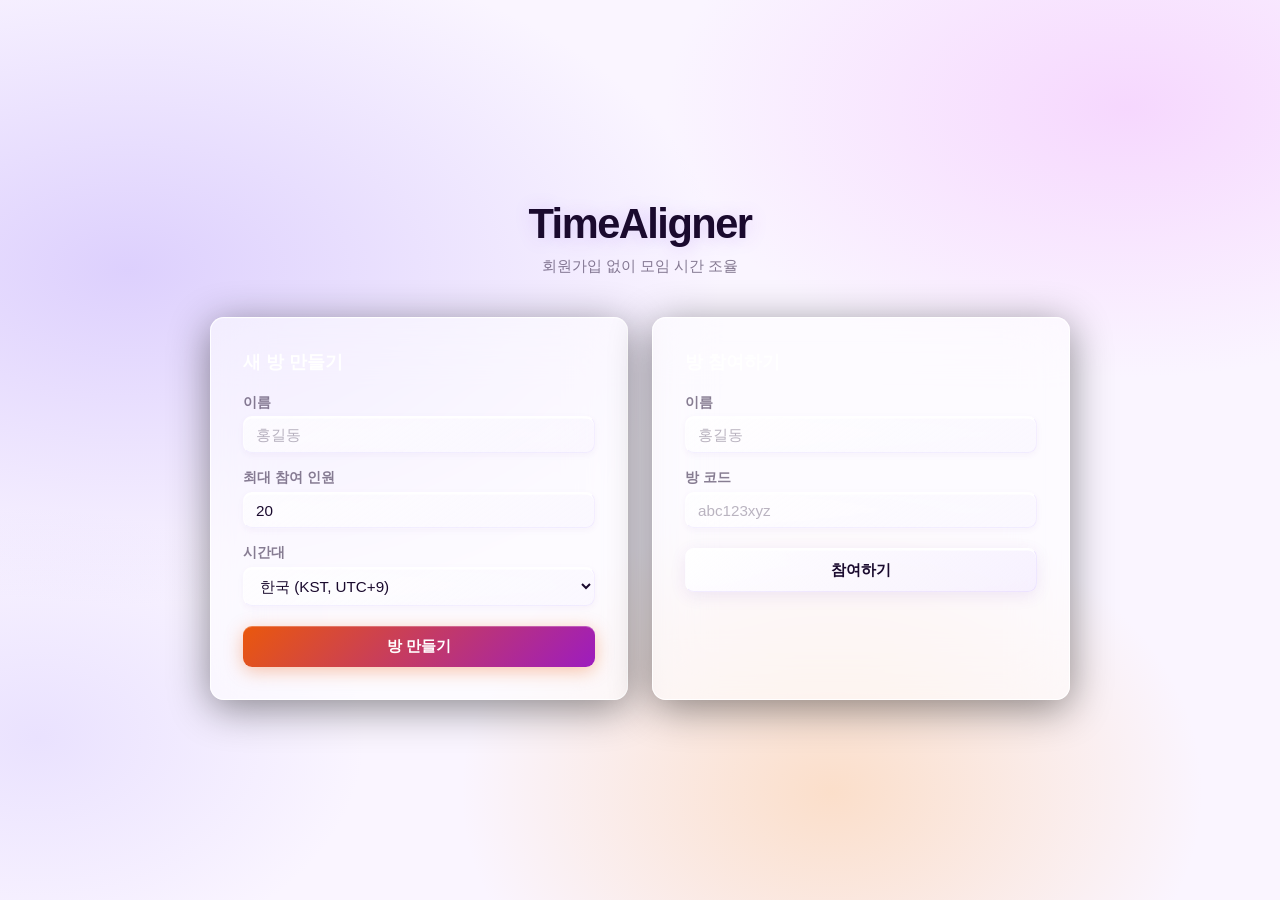
==== frontend/index.html @ 2526986b "feat: initial commit with UI/UX improvements TimeAligner - real-time meeting scheduler with no sign-" ====
<!DOCTYPE html>
<html lang="ko">
<head>
  <meta charset="UTF-8">
  <meta name="viewport" content="width=device-width, initial-scale=1.0">
  <title>TimeAligner</title>
  <link rel="stylesheet" href="css/style.css">
</head>
<body class="landing-page">
  <div class="landing-container">
    <header>
      <h1>TimeAligner</h1>
      <p>회원가입 없이 모임 시간 조율</p>
    </header>

    <div class="card-grid">
      <section class="card">
        <h2>새 방 만들기</h2>
        <form id="create-form">
          <label>이름
            <input type="text" id="create-name" placeholder="홍길동" required maxlength="20">
          </label>
          <label>최대 참여 인원
            <input type="number" id="max-participants" value="20" min="2" max="100">
          </label>
          <label>시간대
            <select id="timezone">
              <option value="Asia/Seoul" selected>한국 (KST, UTC+9)</option>
              <option value="Asia/Tokyo">일본 (JST, UTC+9)</option>
              <option value="UTC">UTC</option>
              <option value="America/New_York">뉴욕 (ET)</option>
              <option value="Europe/London">런던 (GMT)</option>
            </select>
          </label>
          <button type="submit" class="btn-primary">방 만들기</button>
        </form>
      </section>

      <section class="card">
        <h2>방 참여하기</h2>
        <form id="join-form">
          <label>이름
            <input type="text" id="join-name" placeholder="홍길동" required maxlength="20">
          </label>
          <label>방 코드
            <input type="text" id="room-code" placeholder="abc123xyz" required maxlength="20" autocomplete="off">
          </label>
          <button type="submit" class="btn-secondary">참여하기</button>
        </form>
      </section>
    </div>
  </div>
  <script type="module" src="js/index.js"></script>
</body>
</html>
---- frontend/css/style.css ----
*, *::before, *::after { box-sizing: border-box; margin: 0; padding: 0; }
[hidden] { display: none !important; }

:root {
  /* copper-orange: my slots / primary interactive */
  --blue: #c2410c;
  --blue-deep: #ea580c;
  --blue-light: rgba(234,88,12,0.12);
  --blue-cell: #f97316;
  /* magenta: others' slots */
  --green: #a21caf;
  --green-cell: #c026d3;
  /* violet: recommended highlight */
  --amber: #7c3aed;
  --amber-light: rgba(124,58,237,0.1);
  /* day-of-week accents */
  --sat: #7c3aed;
  --sun: #c2410c;
  /* liquid glass */
  --glass: rgba(255,255,255,0.55);
  --glass-strong: rgba(255,255,255,0.88);
  --glass-border: rgba(255,255,255,0.9);
  --glass-border-dim: rgba(255,255,255,0.35);
  --glass-frost: rgba(255,255,255,0.28);
  --glass-shadow: 0 8px 40px rgba(120,60,180,0.14), 0 2px 8px rgba(0,0,0,0.07);
  --glass-inner: inset 0 1.5px 0 rgba(255,255,255,0.98), inset 0 -1px 0 rgba(120,60,180,0.08);
  /* text */
  --text: #1a0a2e;
  --muted: rgba(26,10,46,0.52);
  --radius: 14px;
}

body {
  font-family: -apple-system, BlinkMacSystemFont, 'Segoe UI', sans-serif;
  color: var(--text);
  min-height: 100vh;
  background: #faf5ff;
}

/* ── Mesh gradient backdrop: light violet · magenta · copper on white ── */
body::before {
  content: '';
  position: fixed;
  inset: 0;
  z-index: -1;
  background:
    radial-gradient(ellipse 75% 60% at 10% 30%, rgba(167,139,250,0.35) 0%, transparent 62%),
    radial-gradient(ellipse 60% 50% at 88% 12%, rgba(240,171,252,0.4) 0%, transparent 60%),
    radial-gradient(ellipse 50% 55% at 65% 88%, rgba(253,186,116,0.38) 0%, transparent 58%),
    radial-gradient(ellipse 44% 44% at 3% 82%, rgba(196,181,253,0.3) 0%, transparent 58%),
    #faf5ff;
}

/* ── LANDING ── */
.landing-page { display: flex; align-items: center; justify-content: center; padding: 2rem; min-height: 100vh; }
.landing-container { width: 100%; max-width: 860px; }
.landing-container header { text-align: center; margin-bottom: 2.5rem; }
.landing-container h1 {
  font-size: 2.6rem; font-weight: 800; color: var(--text);
  letter-spacing: -1.5px;
  text-shadow: 0 2px 20px rgba(124,58,237,0.2);
}
.landing-container header p { color: var(--muted); margin-top: 0.5rem; font-size: 0.95rem; }

.card-grid { display: grid; grid-template-columns: 1fr 1fr; gap: 1.5rem; }
.card {
  background: var(--glass);
  backdrop-filter: blur(28px);
  -webkit-backdrop-filter: blur(28px);
  border: 1px solid var(--glass-border);
  border-radius: var(--radius);
  padding: 2rem;
  box-shadow: 0 8px 40px rgba(0,0,0,0.45), inset 0 1px 0 rgba(255,255,255,0.1);
}
.card h2 { font-size: 1.1rem; font-weight: 700; margin-bottom: 1.25rem; color: #fff; }
form { display: flex; flex-direction: column; gap: 1rem; }
.row-2col { display: grid; grid-template-columns: 1fr 1fr; gap: 0.75rem; }
label { display: flex; flex-direction: column; gap: 0.3rem; font-size: 0.85rem; font-weight: 600; color: var(--muted); }

input, select {
  padding: 0.55rem 0.75rem;
  border-top: 1px solid rgba(255,255,255,0.98);
  border-left: 1px solid rgba(255,255,255,0.72);
  border-right: 1px solid rgba(200,180,255,0.22);
  border-bottom: 1px solid rgba(200,180,255,0.18);
  border-radius: 9px;
  font-size: 0.95rem;
  color: var(--text);
  background: linear-gradient(145deg, rgba(255,255,255,0.55) 0%, rgba(245,240,255,0.35) 100%);
  backdrop-filter: blur(20px);
  -webkit-backdrop-filter: blur(20px);
  box-shadow: inset 0 1.5px 0 rgba(255,255,255,0.98), 0 2px 6px rgba(120,60,180,0.05);
  outline: none;
  transition: border-color 0.15s, box-shadow 0.15s;
}
input:focus, select:focus {
  border-color: var(--blue-deep);
  box-shadow: 0 0 0 3px rgba(234,88,12,0.15);
}
input::placeholder { color: rgba(26,10,46,0.3); }
select option { background: #fff; color: #1a0a2e; }

.btn-primary, .btn-secondary {
  padding: 0.65rem 1.2rem;
  border: none;
  border-radius: 9px;
  font-size: 0.95rem;
  font-weight: 700;
  cursor: pointer;
  transition: opacity 0.15s, transform 0.1s, box-shadow 0.15s;
  margin-top: 0.25rem;
}
.btn-primary {
  background: linear-gradient(135deg, #ea580c 0%, #9d1cbf 100%);
  color: #fff;
  box-shadow: 0 4px 18px rgba(234,88,12,0.35), inset 0 1px 0 rgba(255,255,255,0.25);
  backdrop-filter: blur(8px);
}
.btn-secondary {
  background: linear-gradient(145deg, rgba(255,255,255,0.88) 0%, rgba(240,232,255,0.55) 100%);
  color: var(--text);
  border-top: 1px solid rgba(255,255,255,0.98);
  border-left: 1px solid rgba(255,255,255,0.75);
  border-right: 1px solid rgba(200,180,255,0.3);
  border-bottom: 1px solid rgba(200,180,255,0.25);
  backdrop-filter: blur(24px) saturate(180%);
  -webkit-backdrop-filter: blur(24px) saturate(180%);
  box-shadow: 0 4px 16px rgba(120,60,180,0.1), inset 0 1.5px 0 rgba(255,255,255,0.98);
}
.btn-primary:hover { opacity: 0.9; box-shadow: 0 6px 24px rgba(234,88,12,0.45); }
.btn-secondary:hover { background: rgba(26,10,46,0.14); }
.btn-primary:active, .btn-secondary:active { transform: scale(0.98); }

/* ── ROOM HEADER ── */
.room-header {
  display: flex; align-items: center; justify-content: space-between;
  padding: 0.6rem 1.25rem;
  background: linear-gradient(180deg, rgba(255,255,255,0.65) 0%, rgba(255,255,255,0.45) 100%);
  backdrop-filter: blur(48px) saturate(200%);
  -webkit-backdrop-filter: blur(48px) saturate(200%);
  border-bottom: 1px solid rgba(255,255,255,0.5);
  box-shadow: 0 1px 0 rgba(120,60,180,0.06), var(--glass-inner);
  position: sticky; top: 0; z-index: 20;
  gap: 0.75rem; flex-wrap: wrap;
}
.header-left { display: flex; align-items: center; gap: 0.6rem; }
.logo-btn {
  font-size: 1.1rem; font-weight: 800; color: var(--text);
  cursor: pointer; user-select: none;
  transition: opacity 0.15s;
}
.logo-btn:hover { opacity: 0.7; }
.room-id-label { font-size: 0.75rem; color: var(--muted); white-space: nowrap; }
.room-url-input {
  font-family: monospace; font-size: 0.82rem; font-weight: 700;
  padding: 0.22rem 0.5rem;
  border: 1px solid rgba(0,0,0,0.12);
  border-radius: 6px; width: 130px;
  color: var(--text); background: rgba(255,255,255,0.38);
  cursor: text; outline: none; letter-spacing: 0.5px;
}
.btn-copy {
  margin-left: 0.4rem; padding: 0.25rem 0.6rem;
  font-size: 0.75rem;
  border-top: 1px solid rgba(255,255,255,0.95);
  border-left: 1px solid rgba(255,255,255,0.7);
  border-right: 1px solid rgba(200,180,255,0.25);
  border-bottom: 1px solid rgba(200,180,255,0.2);
  border-radius: 7px;
  background: linear-gradient(145deg, rgba(255,255,255,0.88) 0%, rgba(240,232,255,0.55) 100%);
  backdrop-filter: blur(20px) saturate(160%);
  -webkit-backdrop-filter: blur(20px) saturate(160%);
  box-shadow: 0 2px 10px rgba(120,60,180,0.1), inset 0 1.5px 0 rgba(255,255,255,0.98);
  cursor: pointer; color: var(--muted); white-space: nowrap;
  transition: box-shadow 0.15s, background 0.15s;
}
.btn-copy:hover {
  background: linear-gradient(145deg, rgba(255,255,255,0.98) 0%, rgba(240,232,255,0.75) 100%);
  box-shadow: 0 4px 16px rgba(120,60,180,0.18), inset 0 1.5px 0 rgba(255,255,255,0.98);
}
.btn-copy.copied { color: var(--green); border-color: var(--green); }
.participant-count { font-size: 0.82rem; color: var(--muted); white-space: nowrap; }
.status-dot { display: inline-block; width: 8px; height: 8px; border-radius: 50%; background: rgba(255,255,255,0.2); flex-shrink: 0; }
.status-dot.connected { background: #fb923c; box-shadow: 0 0 8px rgba(251,146,60,0.7); }
.btn-leave {
  padding: 0.22rem 0.6rem; font-size: 0.75rem; font-weight: 600;
  border-top: 1px solid rgba(255,255,255,0.9);
  border-left: 1px solid rgba(255,200,200,0.5);
  border-right: 1px solid rgba(200,50,50,0.2);
  border-bottom: 1px solid rgba(200,50,50,0.25);
  border-radius: 7px;
  background: linear-gradient(145deg, rgba(255,255,255,0.82) 0%, rgba(255,230,230,0.5) 100%);
  backdrop-filter: blur(20px) saturate(160%);
  -webkit-backdrop-filter: blur(20px) saturate(160%);
  box-shadow: 0 2px 8px rgba(200,50,50,0.08), inset 0 1.5px 0 rgba(255,255,255,0.95);
  color: rgba(180,40,40,0.75);
  cursor: pointer; white-space: nowrap;
  transition: box-shadow 0.15s, background 0.15s, color 0.15s;
}
.btn-leave:hover {
  background: linear-gradient(145deg, rgba(255,255,255,0.95) 0%, rgba(255,210,210,0.7) 100%);
  box-shadow: 0 4px 16px rgba(200,50,50,0.18), inset 0 1.5px 0 rgba(255,255,255,0.98);
  color: #b91c1c;
}

/* ── ROOM LAYOUT ── */
.room-main {
  display: grid; grid-template-columns: 1fr 280px;
  height: calc(100vh - 49px); overflow: hidden;
}
.main-panel { overflow: hidden; display: flex; flex-direction: column; }

/* ── CALENDAR VIEW ── */
.cal-view-panel {
  flex: 1; display: flex; flex-direction: column;
  padding: 0.75rem 1rem; overflow: hidden; min-height: 0;
}
.cal-panel-inner {
  flex: 1; display: flex; flex-direction: column; min-height: 0;
  padding: 0.85rem 0.9rem 0.75rem;
  border-top: 1px solid rgba(255,255,255,0.98);
  border-left: 1px solid rgba(255,255,255,0.82);
  border-right: 1px solid rgba(200,180,255,0.35);
  border-bottom: 1px solid rgba(200,180,255,0.28);
  border-radius: 20px;
  background: linear-gradient(150deg, rgba(255,255,255,0.22) 0%, rgba(240,232,255,0.1) 100%);
  backdrop-filter: blur(40px) saturate(180%);
  -webkit-backdrop-filter: blur(40px) saturate(180%);
  box-shadow: 0 8px 36px rgba(120,60,180,0.12), inset 0 1.5px 0 rgba(255,255,255,0.98), inset 0 -1px 0 rgba(120,60,180,0.06);
  overflow: hidden;
}
.cal-hint { font-size: 0.78rem; color: var(--muted); margin-bottom: 1rem; }

/* Nav bar */
.cal-nav-bar {
  display: flex; align-items: center; justify-content: space-between;
  margin-bottom: 0.6rem; flex-shrink: 0;
}
.cal-nav-btn {
  width: 2.2rem; height: 2.2rem;
  border-top: 1px solid rgba(255,255,255,0.98);
  border-left: 1px solid rgba(255,255,255,0.75);
  border-right: 1px solid rgba(200,180,255,0.28);
  border-bottom: 1px solid rgba(200,180,255,0.22);
  border-radius: 11px;
  background: linear-gradient(145deg, rgba(255,255,255,0.55) 0%, rgba(235,225,255,0.3) 100%);
  backdrop-filter: blur(32px) saturate(200%);
  -webkit-backdrop-filter: blur(32px) saturate(200%);
  box-shadow: 0 2px 12px rgba(120,60,180,0.1), inset 0 1.5px 0 rgba(255,255,255,0.98);
  font-size: 1.2rem; color: var(--text);
  cursor: pointer; display: flex; align-items: center; justify-content: center;
  transition: background 0.15s, box-shadow 0.15s, opacity 0.2s, filter 0.2s;
  flex-shrink: 0;
}
.cal-nav-btn:hover:not(.disabled) {
  background: linear-gradient(145deg, rgba(255,255,255,0.82) 0%, rgba(230,215,255,0.55) 100%);
  box-shadow: 0 6px 20px rgba(120,60,180,0.18), inset 0 1.5px 0 rgba(255,255,255,0.98);
}
.cal-nav-btn.disabled {
  opacity: 0.22;
  filter: blur(1.5px);
  pointer-events: none;
}
.cal-month-title {
  display: flex; flex-direction: column; align-items: center;
  gap: 0.1rem; flex: 1;
}
.cal-year-disp {
  font-size: 0.75rem; font-weight: 700; color: var(--muted);
  letter-spacing: 2px;
}
.cal-month-disp {
  font-size: 1.25rem; font-weight: 900; color: var(--text);
  letter-spacing: 3px; text-transform: uppercase;
}

.cal-month-header {
  font-size: 1rem; font-weight: 900; color: var(--text);
  letter-spacing: 3px; text-align: center;
  padding-bottom: 0.85rem;
  text-transform: uppercase;
}

.cal-week-header {
  display: grid; grid-template-columns: repeat(7, 1fr);
  gap: 0.3rem; margin-bottom: 0.4rem; flex-shrink: 0;
}
.cal-week-header > div {
  text-align: center; font-size: 0.65rem; font-weight: 700;
  color: var(--muted); padding: 0.2rem 0; letter-spacing: 0.5px;
}
.cal-week-header .cal-dow-sun { color: var(--sun); }
.cal-week-header .cal-dow-sat { color: var(--sat); }

.cal-cells { display: grid; grid-template-columns: repeat(7, 1fr); gap: 0.35rem; }
/* Calendar grid fills remaining height of panel */
#cal-grid.cal-cells { flex: 1; grid-auto-rows: 1fr; min-height: 0; }

.cal-cell {
  display: flex; flex-direction: column;
  align-items: center; justify-content: flex-start;
  padding-top: 0.4rem;
  border-radius: 10px;
  border-top: 1px solid rgba(255,255,255,0.95);
  border-left: 1px solid rgba(255,255,255,0.75);
  border-right: 1px solid rgba(200,180,255,0.25);
  border-bottom: 1px solid rgba(200,180,255,0.2);
  background: linear-gradient(150deg, rgba(255,255,255,0.42) 0%, rgba(240,232,255,0.2) 100%);
  backdrop-filter: blur(28px) saturate(180%);
  -webkit-backdrop-filter: blur(28px) saturate(180%);
  box-shadow: 0 2px 10px rgba(120,60,180,0.07), inset 0 1.5px 0 rgba(255,255,255,0.98);
  cursor: pointer;
  transition: background 0.2s, box-shadow 0.2s, transform 0.18s cubic-bezier(0.34,1.2,0.64,1);
  position: relative; gap: 1px;
  overflow: hidden;
}
.cal-cell::before {
  content: '';
  position: absolute; top: -40%; left: -20%;
  width: 70%; height: 60%;
  background: radial-gradient(ellipse, rgba(255,255,255,0.55) 0%, transparent 70%);
  pointer-events: none; border-radius: 50%;
  transform: rotate(-20deg);
}
.cal-cell:hover {
  background: linear-gradient(150deg, rgba(255,255,255,0.95) 0%, rgba(235,220,255,0.65) 100%);
  box-shadow: 0 6px 24px rgba(120,60,180,0.18), inset 0 1.5px 0 rgba(255,255,255,0.98);
  transform: scale(1.04);
}
.cal-cell:active { transform: scale(0.97) !important; }
.cal-cell.today {
  border-top-color: rgba(249,115,22,0.7);
  box-shadow: 0 0 0 2px rgba(249,115,22,0.18), 0 2px 12px rgba(234,88,12,0.14), inset 0 1.5px 0 rgba(255,255,255,0.98);
}
.cal-cell.active {
  background: linear-gradient(150deg, rgba(255,230,210,0.82) 0%, rgba(255,200,160,0.5) 100%);
  border-top-color: rgba(249,115,22,0.9);
  box-shadow: 0 4px 16px rgba(234,88,12,0.18), inset 0 1.5px 0 rgba(255,255,255,0.98);
}
.cal-cell.sat .cal-date { color: var(--sat); }
.cal-cell.sun .cal-date { color: var(--sun); }
.cal-cell.blank { cursor: default; opacity: 0; pointer-events: none; }

/* Magenta heat overlay based on --overlap-ratio */
.cal-cell.has-data::after {
  content: '';
  position: absolute; inset: 0;
  border-radius: 9px;
  background: rgba(192,38,211, calc(var(--overlap-ratio, 0) * 0.22));
  pointer-events: none;
}
/* My own data checkmark */
.cal-cell.has-me::before {
  content: '✓';
  position: absolute; top: 3px; right: 5px;
  font-size: 0.55rem; font-weight: 900; color: #fb923c;
  z-index: 1;
}
.cal-date { font-size: 1.2rem; font-weight: 800; color: var(--text); line-height: 1; z-index: 1; }
.cal-cell-time { font-size: 0.84rem; font-weight: 700; color: var(--blue-deep); line-height: 1.35; z-index: 1; text-align: center; margin-top: 0.35rem; }
.cal-cell-att  { font-size: 0.76rem; color: var(--muted); line-height: 1.3; z-index: 1; text-align: center; }
.cal-overlap-badge {
  font-size: 0.62rem; color: #a21caf; font-weight: 700;
  line-height: 1; z-index: 1; margin-top: 0.2rem;
  background: rgba(162,28,175,0.1); padding: 0.1rem 0.3rem;
  border-radius: 3px;
}

/* ── DAY NAV BAR (inside detail-view, sticky within main-panel) ── */
.day-nav-bar {
  display: flex; align-items: center; gap: 0.6rem;
  padding: 0.5rem 1.25rem;
  background: linear-gradient(180deg, rgba(255,255,255,0.58) 0%, rgba(255,255,255,0.38) 100%);
  backdrop-filter: blur(44px) saturate(200%);
  -webkit-backdrop-filter: blur(44px) saturate(200%);
  border-bottom: 1px solid rgba(200,180,255,0.18);
  box-shadow: 0 1px 0 rgba(255,255,255,0.85), 0 2px 8px rgba(120,60,180,0.05);
  position: sticky; top: 0; z-index: 15; flex-shrink: 0;
}
.btn-back {
  padding: 0.25rem 0.7rem; font-size: 0.8rem; font-weight: 600;
  border-top: 1px solid rgba(255,255,255,0.98);
  border-left: 1px solid rgba(255,255,255,0.78);
  border-right: 1px solid rgba(200,180,255,0.3);
  border-bottom: 1px solid rgba(200,180,255,0.25);
  border-radius: 8px;
  background: linear-gradient(145deg, rgba(255,255,255,0.88) 0%, rgba(240,232,255,0.55) 100%);
  backdrop-filter: blur(24px) saturate(180%);
  -webkit-backdrop-filter: blur(24px) saturate(180%);
  box-shadow: 0 2px 10px rgba(120,60,180,0.1), inset 0 1.5px 0 rgba(255,255,255,0.98);
  color: var(--text);
  cursor: pointer; white-space: nowrap; flex-shrink: 0;
  transition: background 0.2s, box-shadow 0.2s, transform 0.15s cubic-bezier(0.34,1.2,0.64,1);
}
.btn-back:hover {
  background: linear-gradient(145deg, rgba(255,255,255,0.98) 0%, rgba(235,220,255,0.75) 100%);
  box-shadow: 0 4px 16px rgba(120,60,180,0.18), inset 0 1.5px 0 rgba(255,255,255,0.98);
  transform: translateY(-1px);
}
.btn-back:active { transform: scale(0.96); }
.current-day-label { font-size: 0.88rem; font-weight: 700; color: var(--text); white-space: nowrap; min-width: 80px; }
.day-chips-scroll { display: flex; gap: 0.3rem; overflow-x: auto; flex: 1; scrollbar-width: none; padding-bottom: 2px; }
.day-chips-scroll::-webkit-scrollbar { display: none; }

.day-chip {
  display: flex; flex-direction: column; align-items: center;
  padding: 0.25rem 0.5rem;
  border-top: 1px solid rgba(255,255,255,0.95);
  border-left: 1px solid rgba(255,255,255,0.62);
  border-right: 1px solid rgba(200,180,255,0.22);
  border-bottom: 1px solid rgba(200,180,255,0.18);
  border-radius: 9px;
  background: linear-gradient(145deg, rgba(255,255,255,0.45) 0%, rgba(240,232,255,0.22) 100%);
  backdrop-filter: blur(24px) saturate(180%);
  -webkit-backdrop-filter: blur(24px) saturate(180%);
  box-shadow: 0 2px 8px rgba(120,60,180,0.07), inset 0 1.5px 0 rgba(255,255,255,0.95);
  cursor: pointer; color: var(--text);
  transition: background 0.2s, box-shadow 0.2s, transform 0.18s cubic-bezier(0.34,1.2,0.64,1);
  flex-shrink: 0; min-width: 36px; position: relative;
}
.day-chip:hover {
  background: linear-gradient(145deg, rgba(255,255,255,0.72) 0%, rgba(235,220,255,0.45) 100%);
  box-shadow: 0 4px 14px rgba(120,60,180,0.14), inset 0 1.5px 0 rgba(255,255,255,0.98);
  transform: translateY(-2px);
}
.day-chip:active { transform: scale(0.95) translateY(0); }
.day-chip.active {
  background: linear-gradient(135deg, rgba(234,88,12,0.65), rgba(157,28,191,0.65));
  border-color: rgba(251,146,60,0.5);
}
.day-chip.sat .chip-dow { color: var(--sat); }
.day-chip.sun .chip-dow { color: var(--sun); }
.day-chip.active .chip-dow { color: rgba(255,255,255,0.8); }
.day-chip.has-data::after {
  content: ''; position: absolute; top: 3px; right: 3px;
  width: 5px; height: 5px; border-radius: 50%;
  background: #f0abfc; box-shadow: 0 0 5px rgba(217,70,239,0.7);
}
.day-chip.active.has-data::after { background: rgba(255,255,255,0.85); box-shadow: none; }
.chip-date { font-size: 0.78rem; font-weight: 700; line-height: 1; }
.chip-dow { font-size: 0.62rem; line-height: 1.3; }

/* ── GRID PANEL (inside detail-view) ── */
#detail-view { flex: 1; display: flex; flex-direction: column; overflow: hidden; min-height: 0; }
.grid-panel-inner {
  padding: 0.5rem 1rem 0.5rem;
  flex: 1; display: flex; flex-direction: column;
  overflow: hidden; min-height: 0;
}
.grid-header { margin-bottom: 0.35rem; flex-shrink: 0; }
.legend { display: flex; gap: 0.75rem; flex-wrap: wrap; }
.legend-item { display: flex; align-items: center; gap: 0.3rem; font-size: 0.73rem; color: var(--muted); }
.legend-dot { width: 11px; height: 11px; border-radius: 2px; }
.legend-dot.me { background: var(--blue-cell); }
.legend-dot.other { background: var(--green-cell); }
.legend-dot.overlap { background: rgba(52,211,153,0.65); }
.grid-hint { display: none; }

/* ── TIME GRID ── */
.grid-wrapper {
  display: flex; flex-direction: column;
  flex: 1; min-height: 0;
  user-select: none;
  border-top: 1px solid rgba(255,255,255,0.98);
  border-left: 1px solid rgba(255,255,255,0.72);
  border-right: 1px solid rgba(200,180,255,0.22);
  border-bottom: 1px solid rgba(200,180,255,0.18);
  border-radius: 14px; overflow: hidden; width: 100%;
  background: linear-gradient(170deg, rgba(255,255,255,0.18) 0%, rgba(240,232,255,0.08) 100%);
  backdrop-filter: blur(52px) saturate(200%);
  -webkit-backdrop-filter: blur(52px) saturate(200%);
  box-shadow: 0 4px 24px rgba(120,60,180,0.08), inset 0 1.5px 0 rgba(255,255,255,0.95);
}
.grid-row { display: flex; align-items: stretch; width: 100%; }
/* Data rows share remaining height equally */
.grid-row:not(.grid-header-row) { flex: 1; min-height: 0; }
.grid-row:not(.grid-header-row):not(:last-child) { border-bottom: 1px solid rgba(0,0,0,0.04); }
.grid-row.row-even { background: rgba(0,0,0,0.02); }
.grid-header-row {
  flex-shrink: 0;
  background: linear-gradient(180deg, rgba(255,255,255,0.62) 0%, rgba(255,255,255,0.38) 100%);
  backdrop-filter: blur(40px) saturate(200%);
  -webkit-backdrop-filter: blur(40px) saturate(200%);
  border-bottom: 1px solid rgba(200,180,255,0.15);
  box-shadow: 0 1px 0 rgba(255,255,255,0.75), 0 2px 6px rgba(120,60,180,0.05);
}

.time-label {
  width: 48px; flex-shrink: 0;
  font-size: 0.6rem; color: var(--muted);
  padding: 0 5px; display: flex; align-items: center;
  border-right: 1px solid rgba(0,0,0,0.06);
  background: inherit;
}
.grid-header-row .time-label { height: 28px; }

.col-header {
  flex: 1; min-width: 48px;
  height: 28px;
  display: flex; align-items: center; justify-content: center;
  font-size: 0.68rem; font-weight: 700; padding: 0 4px;
  border-right: 1px solid rgba(0,0,0,0.06);
  color: var(--muted); overflow: hidden; white-space: nowrap; text-overflow: ellipsis;
}
.col-header-me { background: rgba(249,115,22,0.18); color: var(--blue); border-bottom: 3px solid var(--blue-deep); }
.col-header-overlap { background: rgba(217,70,239,0.12); color: var(--green); border-bottom: 3px solid var(--green-cell); border-left: 2px solid rgba(217,70,239,0.25); }

/* height: auto — row height driven by flex: 1 on parent .grid-row */
.grid-cell { flex: 1; min-width: 48px; height: 100%; border-right: 1px solid rgba(0,0,0,0.04); transition: background-color 0.07s; }
.my-cell { cursor: pointer; background: transparent; }
.my-cell:hover { background: rgba(249,115,22,0.12); }
.my-cell.available { background: var(--blue-cell) !important; box-shadow: inset 0 0 6px rgba(251,146,60,0.35); }
.other-cell { cursor: default; background: transparent; }
.other-cell.available { background: var(--green-cell); }
.overlap-cell { cursor: default; border-left: 2px solid rgba(217,70,239,0.2); transition: background 0.2s; }

.recommended-row .time-label { background: rgba(251,191,36,0.15) !important; color: var(--amber) !important; font-weight: 700; }
.recommended-row { border-left: 3px solid var(--amber); }
.recommended-row .my-cell.available { background: var(--blue-cell) !important; }

/* ── TIME SECTION DIVIDERS ── */
.grid-row.time-section-start { border-top: 2.5px solid rgba(124,58,237,0.22) !important; }
.time-label[data-section]::before {
  content: attr(data-section);
  display: block;
  font-size: 0.46rem; font-weight: 800;
  color: var(--amber); letter-spacing: 0.3px;
  line-height: 1; margin-bottom: 1px;
}

/* ── DRAG FEEDBACK ── */
.grid-wrapper.is-dragging { cursor: crosshair !important; }
.grid-wrapper.is-dragging .my-cell { cursor: crosshair !important; }
.my-cell.cell-toggled { animation: cell-pop 0.18s ease-out; }
@keyframes cell-pop {
  0%  { transform: scale(0.82); }
  50% { transform: scale(1.06); }
  100%{ transform: scale(1); }
}

/* ── GRID ACTION BUTTONS ── */
.grid-actions { display: flex; gap: 0.35rem; margin-left: auto; }
.btn-grid-action {
  padding: 0.18rem 0.5rem; font-size: 0.68rem; font-weight: 600;
  border-top: 1px solid rgba(255,255,255,0.95);
  border-left: 1px solid rgba(255,255,255,0.7);
  border-right: 1px solid rgba(200,180,255,0.25);
  border-bottom: 1px solid rgba(200,180,255,0.2);
  border-radius: 6px;
  background: linear-gradient(145deg, rgba(255,255,255,0.55) 0%, rgba(240,232,255,0.28) 100%);
  backdrop-filter: blur(12px); -webkit-backdrop-filter: blur(12px);
  box-shadow: inset 0 1px 0 rgba(255,255,255,0.9);
  color: var(--muted); cursor: pointer;
  transition: all 0.15s; white-space: nowrap;
}
.btn-grid-action:hover {
  background: linear-gradient(145deg, rgba(255,255,255,0.82) 0%, rgba(235,220,255,0.5) 100%);
  color: var(--text);
}
.btn-grid-action:active { transform: scale(0.95); }

/* ── SIDEBAR ── */
.sidebar {
  border-left: 1px solid rgba(255,255,255,0.72);
  overflow-y: auto;
  background: linear-gradient(180deg, rgba(255,255,255,0.18) 0%, rgba(240,232,255,0.1) 100%);
  backdrop-filter: blur(56px) saturate(220%);
  -webkit-backdrop-filter: blur(56px) saturate(220%);
  box-shadow: inset 1px 0 0 rgba(255,255,255,0.85), inset 0 1px 0 rgba(255,255,255,0.6);
}
.recommendations-section { padding: 1.1rem; }
.sidebar h3 {
  font-size: 0.78rem; font-weight: 700;
  text-transform: uppercase; letter-spacing: 0.5px;
  color: var(--muted); margin-bottom: 0.75rem;
}
.recommendations { display: flex; flex-direction: column; gap: 0; }

/* Date group */
.date-group { margin-bottom: 1.1rem; }
.date-group-label {
  display: flex; align-items: center; justify-content: space-between;
  font-size: 0.68rem; font-weight: 800; letter-spacing: 0.5px;
  text-transform: uppercase; color: var(--muted);
  margin-bottom: 0.35rem; padding-left: 0.1rem;
}
.stack-toggle {
  font-size: 0.6rem; padding: 0.1rem 0.35rem;
  border-top: 1px solid rgba(255,255,255,0.95);
  border-left: 1px solid rgba(255,255,255,0.7);
  border-right: 1px solid rgba(200,180,255,0.25);
  border-bottom: 1px solid rgba(200,180,255,0.2);
  border-radius: 5px;
  background: linear-gradient(145deg, rgba(255,255,255,0.55) 0%, rgba(240,232,255,0.28) 100%);
  backdrop-filter: blur(12px);
  -webkit-backdrop-filter: blur(12px);
  color: var(--muted); cursor: pointer;
  transition: background 0.2s, box-shadow 0.15s, transform 0.36s cubic-bezier(0.34, 1.2, 0.64, 1);
  box-shadow: inset 0 1px 0 rgba(255,255,255,0.9);
  line-height: 1; display: inline-flex; align-items: center; justify-content: center;
}
.stack-toggle:hover {
  background: linear-gradient(145deg, rgba(255,255,255,0.82) 0%, rgba(235,220,255,0.5) 100%);
}
.date-group-label.expanded .stack-toggle { transform: rotate(180deg); }

/* Notification stack — cards recede into screen */
.date-stack {
  position: relative;
  perspective: 480px;
  perspective-origin: top center;
}
.date-stack:not(.expanded) { padding-bottom: 20px; }

/* Card 1: sits on top, full card */
.date-stack:not(.expanded) .stack-card:nth-child(1) {
  position: relative;
  z-index: 3;
}

/* Cards 2 & 3: only the peek strip below card 1 */
.date-stack:not(.expanded) .stack-card:nth-child(2) {
  position: absolute;
  bottom: 8px; left: 3px; right: 3px;
  height: 13px; overflow: hidden;
  border-radius: 0 0 var(--radius) var(--radius);
  pointer-events: none; z-index: 2;
  backdrop-filter: blur(32px) saturate(180%);
  -webkit-backdrop-filter: blur(32px) saturate(180%);
  background: linear-gradient(to bottom, rgba(255,255,255,0.78) 0%, rgba(240,232,255,0.68) 100%);
  border-top: none;
  border-bottom: 1px solid rgba(200,180,255,0.28);
  border-left: 1px solid rgba(255,255,255,0.65);
  border-right: 1px solid rgba(200,180,255,0.22);
  box-shadow: 0 4px 12px rgba(120,60,180,0.07);
}
.date-stack:not(.expanded) .stack-card:nth-child(3) {
  position: absolute;
  bottom: 0; left: 6px; right: 6px;
  height: 13px; overflow: hidden;
  border-radius: 0 0 var(--radius) var(--radius);
  pointer-events: none; z-index: 1;
  backdrop-filter: blur(32px) saturate(180%);
  -webkit-backdrop-filter: blur(32px) saturate(180%);
  background: linear-gradient(to bottom, rgba(255,255,255,0.68) 0%, rgba(240,232,255,0.56) 100%);
  border-top: none;
  border-bottom: 1px solid rgba(200,180,255,0.20);
  border-left: 1px solid rgba(255,255,255,0.55);
  border-right: 1px solid rgba(200,180,255,0.16);
  box-shadow: 0 4px 10px rgba(120,60,180,0.04);
}
.date-stack:not(.expanded) .stack-card:nth-child(n+2) * { visibility: hidden; }
.date-stack:not(.expanded) .stack-card:nth-child(n+4) { display: none; }

/* Expanded: all cards back to normal flow */
.date-stack.expanded .stack-card {
  position: static !important;
  transform: none !important;
  opacity: 1 !important;
  pointer-events: auto !important;
  margin-bottom: 0.45rem;
}
.rec-card {
  border-top: 1px solid rgba(255,255,255,0.95);
  border-left: 1px solid rgba(255,255,255,0.65);
  border-right: 1px solid rgba(200,180,255,0.22);
  border-bottom: 1px solid rgba(200,180,255,0.18);
  border-radius: 12px; padding: 0.7rem; cursor: pointer;
  position: relative; overflow: hidden;
  transition: box-shadow 0.22s, background 0.22s, transform 0.2s cubic-bezier(0.34,1.2,0.64,1);
  background: linear-gradient(145deg, rgba(255,255,255,0.48) 0%, rgba(240,232,255,0.25) 100%);
  backdrop-filter: blur(32px) saturate(180%);
  -webkit-backdrop-filter: blur(32px) saturate(180%);
  box-shadow: 0 2px 10px rgba(120,60,180,0.08), inset 0 1.5px 0 rgba(255,255,255,0.95);
}
.rec-card::before {
  content: '';
  position: absolute; top: -50%; right: -10%;
  width: 60%; height: 80%;
  background: radial-gradient(ellipse, rgba(255,255,255,0.6) 0%, transparent 70%);
  pointer-events: none; border-radius: 50%; transform: rotate(15deg);
}
.rec-card:hover {
  background: linear-gradient(145deg, rgba(255,255,255,0.7) 0%, rgba(235,220,255,0.42) 100%);
  box-shadow: 0 8px 26px rgba(124,58,237,0.18), inset 0 1.5px 0 rgba(255,255,255,0.98);
  transform: translateY(-2px);
}
.rec-card:active { transform: scale(0.98) translateY(0); }
.rec-card.top {
  border-top-color: rgba(124,58,237,0.6);
  background: linear-gradient(145deg, rgba(240,232,255,0.55) 0%, rgba(220,200,255,0.32) 100%);
  box-shadow: 0 4px 18px rgba(124,58,237,0.18), inset 0 1.5px 0 rgba(255,255,255,0.98);
}
.rec-header { display: flex; align-items: center; gap: 0.4rem; }
.rec-rank {
  font-size: 0.68rem; font-weight: 900; color: var(--amber);
  min-width: 22px; flex-shrink: 0; letter-spacing: -0.5px;
  background: rgba(124,58,237,0.1); padding: 0.12rem 0.35rem;
  border-radius: 5px; text-align: center;
}
.rec-time { font-size: 0.82rem; font-weight: 700; color: var(--text); }
.rec-meta { font-size: 0.72rem; color: var(--muted); margin-top: 0.25rem; }
.rec-bar { margin-top: 0.4rem; height: 5px; background: rgba(0,0,0,0.06); border-radius: 3px; overflow: hidden; }
.rec-bar-fill { height: 100%; background: linear-gradient(90deg, #ea580c, #d946ef); border-radius: 3px; transition: width 0.3s; }
.no-recs { font-size: 0.83rem; color: var(--muted); text-align: center; padding: 1rem 0; }

/* ── MODAL ── */
.modal-overlay {
  position: fixed; inset: 0;
  background: rgba(200,180,255,0.12);
  backdrop-filter: blur(22px) saturate(200%);
  -webkit-backdrop-filter: blur(22px) saturate(200%);
  display: flex; align-items: center; justify-content: center; z-index: 100;
}
.modal {
  background: linear-gradient(145deg, rgba(255,255,255,0.58) 0%, rgba(240,232,255,0.38) 50%, rgba(255,255,255,0.28) 100%);
  backdrop-filter: blur(64px) saturate(240%);
  -webkit-backdrop-filter: blur(64px) saturate(240%);
  border-top: 1px solid rgba(255,255,255,0.98);
  border-left: 1px solid rgba(255,255,255,0.75);
  border-right: 1px solid rgba(200,180,255,0.28);
  border-bottom: 1px solid rgba(200,180,255,0.22);
  border-radius: 24px;
  padding: 2rem; width: 360px; max-width: 90vw;
  box-shadow: 0 32px 80px rgba(100,50,150,0.18), 0 4px 16px rgba(0,0,0,0.06), inset 0 2px 0 rgba(255,255,255,0.98);
  position: relative; overflow: hidden;
}
.modal::before {
  content: '';
  position: absolute; top: -30%; left: -15%;
  width: 65%; height: 55%;
  background: radial-gradient(ellipse, rgba(255,255,255,0.75) 0%, transparent 68%);
  pointer-events: none; border-radius: 50%; transform: rotate(-20deg);
}
.modal h2 { font-size: 1.1rem; margin-bottom: 0.5rem; color: var(--text); }
.modal p { font-size: 0.85rem; color: var(--muted); margin-bottom: 1.25rem; }

/* ── RESPONSIVE ── */
@media (max-width: 700px) {
  .card-grid { grid-template-columns: 1fr; }

  .room-main {
    grid-template-columns: 1fr;
    grid-template-rows: auto auto;
    height: auto;
    overflow: visible;
  }

  /* Main panel: fill viewport height so calendar/grid don't collapse */
  .main-panel {
    height: calc(100svh - 49px);
    min-height: 480px;
  }

  /* Sidebar: full width below, scrollable */
  .sidebar {
    border-left: none;
    border-top: 1px solid rgba(255,255,255,0.5);
    overflow-y: auto;
    max-height: 45vh;
    min-height: 0;
  }
  .recommendations-section { padding: 0.85rem; }
  .grid-actions { gap: 0.25rem; }
  .btn-grid-action { padding: 0.15rem 0.4rem; font-size: 0.64rem; }

  /* Header: tighter on mobile */
  .room-header { padding: 0.45rem 0.9rem; gap: 0.5rem; }
  .room-url-input { width: 100px; }
  .logo-btn { font-size: 1rem; }
}
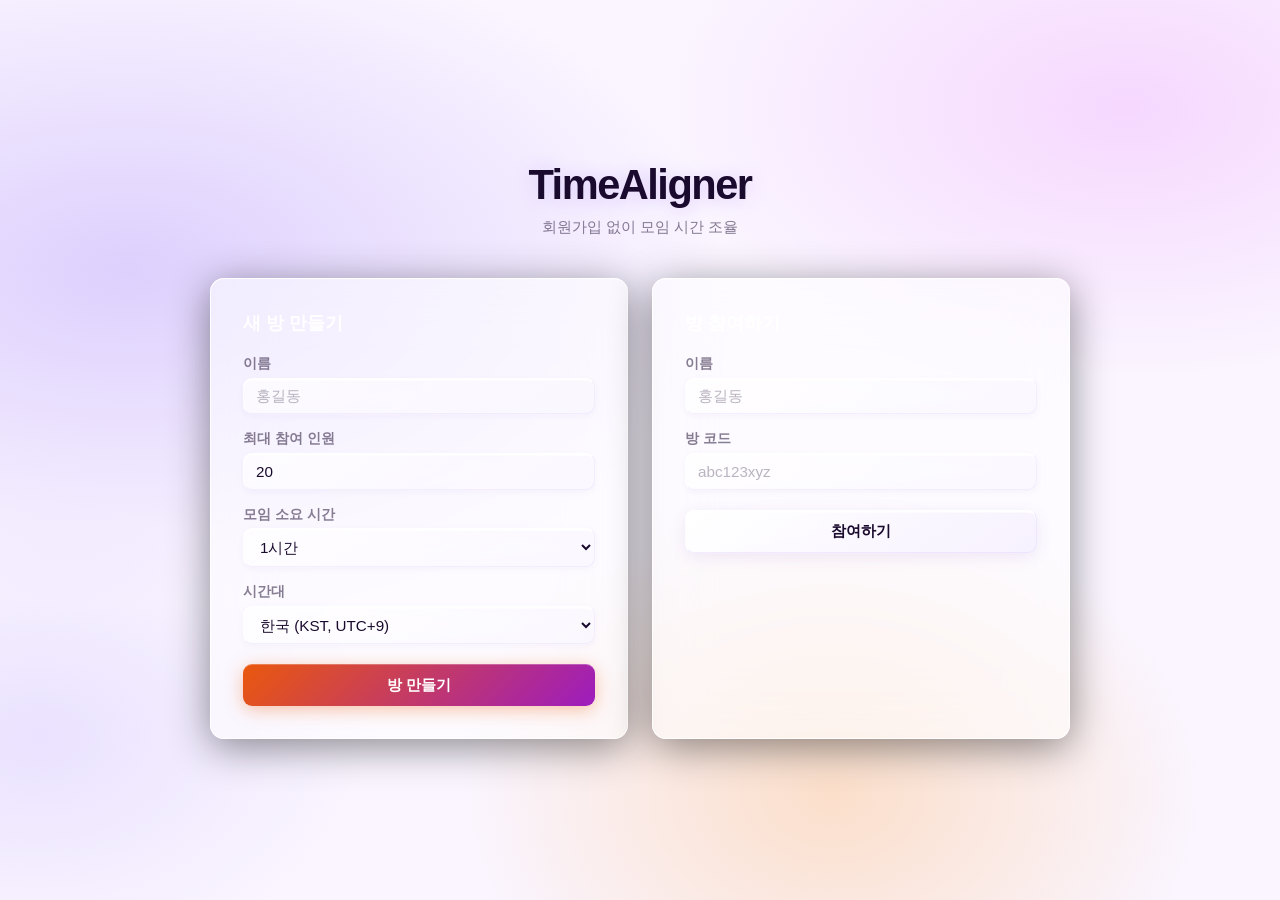
==== commit 040b6824: "feat: add meeting duration recommendations" ====
--- a/frontend/index.html
+++ b/frontend/index.html
@@ -22,6 +22,16 @@
           </label>
           <label>최대 참여 인원
             <input type="number" id="max-participants" value="20" min="2" max="100">
+          </label>
+          <label>모임 소요 시간
+            <select id="meeting-duration">
+              <option value="30">30분</option>
+              <option value="60" selected>1시간</option>
+              <option value="90">1시간 30분</option>
+              <option value="120">2시간</option>
+              <option value="180">3시간</option>
+              <option value="240">4시간</option>
+            </select>
           </label>
           <label>시간대
             <select id="timezone">
